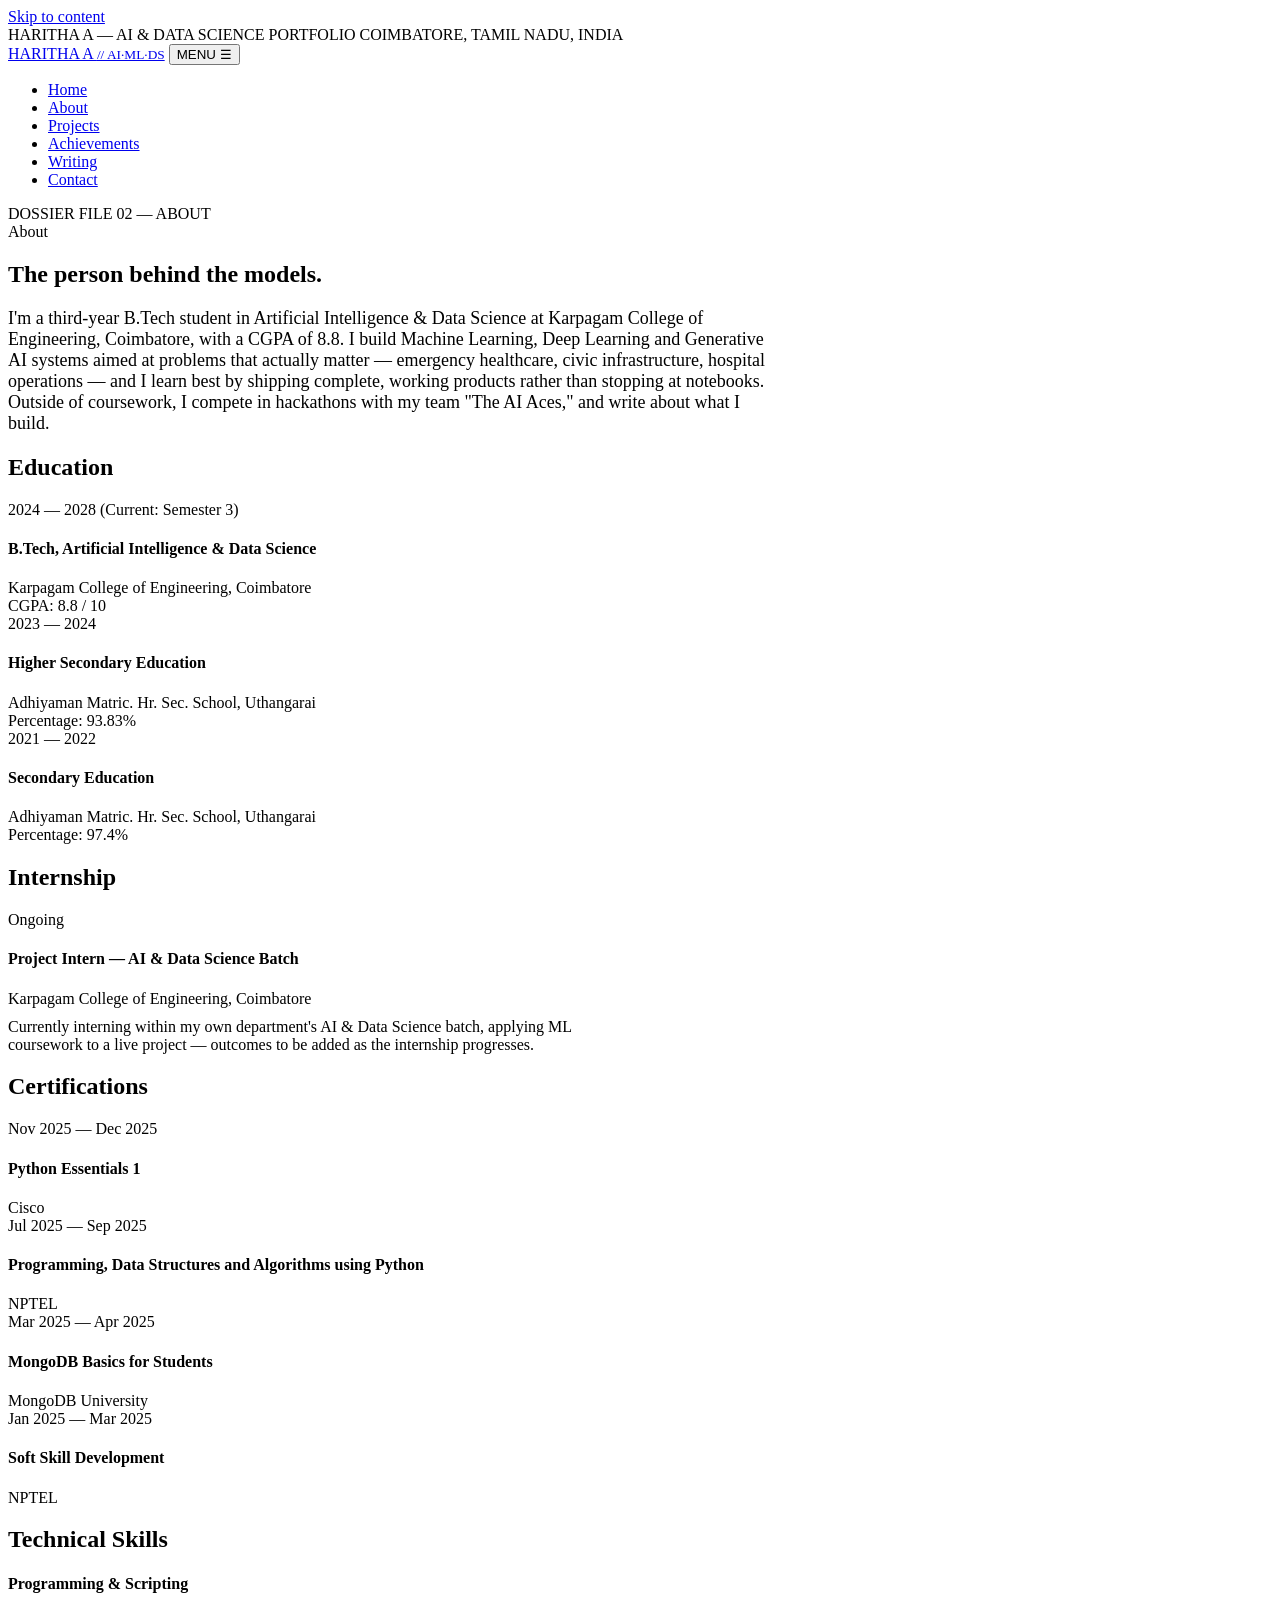
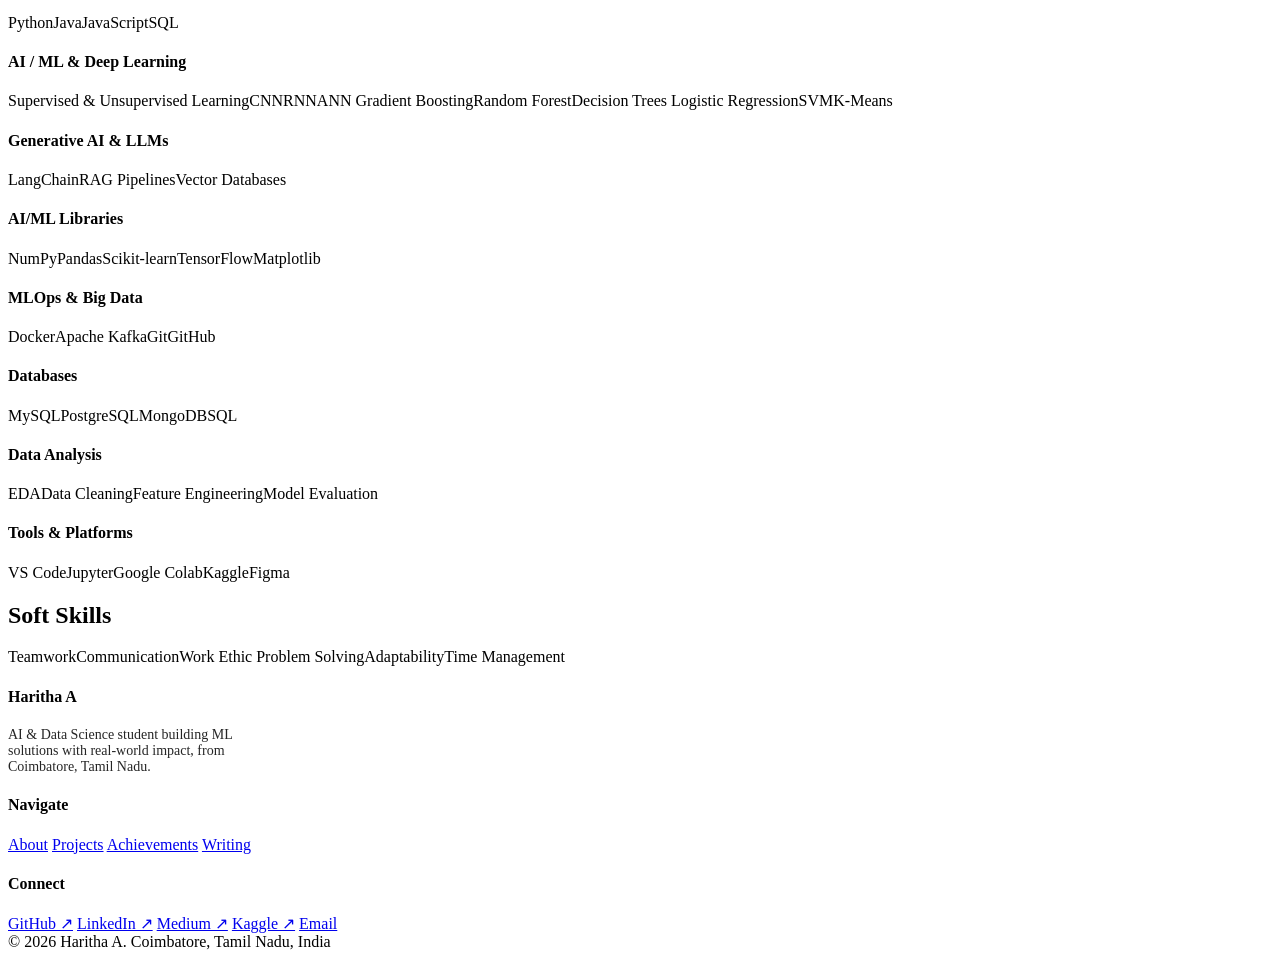
==== about.html @ 5a63f395 "Updated Html code" ====
<!DOCTYPE html>
<html lang="en">
<head>
<meta charset="UTF-8">
<meta name="viewport" content="width=device-width, initial-scale=1.0">
<title>About — Haritha A</title>
<link rel="preconnect" href="https://fonts.googleapis.com">
<link rel="preconnect" href="https://fonts.gstatic.com" crossorigin>
<link href="https://fonts.googleapis.com/css2?family=Source+Serif+4:wght@500;600;700&family=IBM+Plex+Sans:wght@400;500;600&family=IBM+Plex+Mono:wght@400;500;600&display=swap" rel="stylesheet">
<link rel="stylesheet" href="css/style.css">
</head>
<body>
<a href="#main" class="skip-link">Skip to content</a>

<div class="ribbon">
  <div class="wrap">
    <span>HARITHA A — <span class="ribbon-gold">AI &amp; DATA SCIENCE PORTFOLIO</span></span>
    <span>COIMBATORE, TAMIL NADU, INDIA</span>
  </div>
</div>
<header class="site-header">
  <div class="wrap nav-inner">
    <a href="index.html" class="brand">HARITHA A <small>// AI·ML·DS</small></a>
    <button class="nav-toggle" aria-label="Toggle navigation">MENU ☰</button>
    <nav class="main-nav">
      <ul>
        <li><a href="index.html">Home</a></li>
        <li><a href="about.html">About</a></li>
        <li><a href="projects.html">Projects</a></li>
        <li><a href="achievements.html">Achievements</a></li>
        <li><a href="writing.html">Writing</a></li>
        <li><a href="contact.html">Contact</a></li>
      </ul>
    </nav>
  </div>
</header>

<main id="main">

<div class="wrap dossier">
  <span>DOSSIER</span>
  <span class="tag-no">FILE 02 — ABOUT</span>
</div>

<section class="page-hero">
  <div class="wrap">
    <span class="eyebrow">About</span>
    <h1>The person behind the models.</h1>
    <p class="sub" style="max-width:760px; font-size:18px; margin-top:18px;">I'm a third-year B.Tech student in Artificial Intelligence &amp; Data Science at Karpagam College of Engineering, Coimbatore, with a CGPA of 8.8. I build Machine Learning, Deep Learning and Generative AI systems aimed at problems that actually matter — emergency healthcare, civic infrastructure, hospital operations — and I learn best by shipping complete, working products rather than stopping at notebooks. Outside of coursework, I compete in hackathons with my team "The AI Aces," and write about what I build.</p>
  </div>
</section>

<section class="alt">
  <div class="wrap">
    <div class="section-head"><h2>Education</h2></div>
    <div class="tline">
      <div class="titem">
        <div class="when">2024 — 2028 (Current: Semester 3)</div>
        <h4>B.Tech, Artificial Intelligence &amp; Data Science</h4>
        <div class="where">Karpagam College of Engineering, Coimbatore</div>
        <div class="meta">CGPA: 8.8 / 10</div>
      </div>
      <div class="titem">
        <div class="when">2023 — 2024</div>
        <h4>Higher Secondary Education</h4>
        <div class="where">Adhiyaman Matric. Hr. Sec. School, Uthangarai</div>
        <div class="meta">Percentage: 93.83%</div>
      </div>
      <div class="titem">
        <div class="when">2021 — 2022</div>
        <h4>Secondary Education</h4>
        <div class="where">Adhiyaman Matric. Hr. Sec. School, Uthangarai</div>
        <div class="meta">Percentage: 97.4%</div>
      </div>
    </div>
  </div>
</section>

<section>
  <div class="wrap">
    <div class="section-head"><h2>Internship</h2></div>
    <div class="tline">
      <div class="titem">
        <div class="when">Ongoing</div>
        <h4>Project Intern — AI &amp; Data Science Batch</h4>
        <div class="where">Karpagam College of Engineering, Coimbatore</div>
        <p style="margin-top:10px; max-width:620px;" class="muted">Currently interning within my own department's AI &amp; Data Science batch, applying ML coursework to a live project — outcomes to be added as the internship progresses.</p>
      </div>
    </div>
  </div>
</section>

<section class="alt">
  <div class="wrap">
    <div class="section-head"><h2>Certifications</h2></div>
    <div class="tline">
      <div class="titem">
        <div class="when">Nov 2025 — Dec 2025</div>
        <h4>Python Essentials 1</h4>
        <div class="where">Cisco</div>
      </div>
      <div class="titem">
        <div class="when">Jul 2025 — Sep 2025</div>
        <h4>Programming, Data Structures and Algorithms using Python</h4>
        <div class="where">NPTEL</div>
      </div>
      <div class="titem">
        <div class="when">Mar 2025 — Apr 2025</div>
        <h4>MongoDB Basics for Students</h4>
        <div class="where">MongoDB University</div>
      </div>
      <div class="titem">
        <div class="when">Jan 2025 — Mar 2025</div>
        <h4>Soft Skill Development</h4>
        <div class="where">NPTEL</div>
      </div>
    </div>
  </div>
</section>

<section>
  <div class="wrap">
    <div class="section-head"><h2>Technical Skills</h2></div>
    <div class="skill-grid">
      <div class="skill-group">
        <h4>Programming &amp; Scripting</h4>
        <div class="tag-row"><span class="tag">Python</span><span class="tag">Java</span><span class="tag">JavaScript</span><span class="tag">SQL</span></div>
      </div>
      <div class="skill-group">
        <h4>AI / ML &amp; Deep Learning</h4>
        <div class="tag-row">
          <span class="tag">Supervised &amp; Unsupervised Learning</span><span class="tag">CNN</span><span class="tag">RNN</span><span class="tag">ANN</span>
          <span class="tag">Gradient Boosting</span><span class="tag">Random Forest</span><span class="tag">Decision Trees</span>
          <span class="tag">Logistic Regression</span><span class="tag">SVM</span><span class="tag">K-Means</span>
        </div>
      </div>
      <div class="skill-group">
        <h4>Generative AI &amp; LLMs</h4>
        <div class="tag-row"><span class="tag">LangChain</span><span class="tag">RAG Pipelines</span><span class="tag">Vector Databases</span></div>
      </div>
      <div class="skill-group">
        <h4>AI/ML Libraries</h4>
        <div class="tag-row"><span class="tag">NumPy</span><span class="tag">Pandas</span><span class="tag">Scikit-learn</span><span class="tag">TensorFlow</span><span class="tag">Matplotlib</span></div>
      </div>
      <div class="skill-group">
        <h4>MLOps &amp; Big Data</h4>
        <div class="tag-row"><span class="tag">Docker</span><span class="tag">Apache Kafka</span><span class="tag">Git</span><span class="tag">GitHub</span></div>
      </div>
      <div class="skill-group">
        <h4>Databases</h4>
        <div class="tag-row"><span class="tag">MySQL</span><span class="tag">PostgreSQL</span><span class="tag">MongoDB</span><span class="tag">SQL</span></div>
      </div>
      <div class="skill-group">
        <h4>Data Analysis</h4>
        <div class="tag-row"><span class="tag">EDA</span><span class="tag">Data Cleaning</span><span class="tag">Feature Engineering</span><span class="tag">Model Evaluation</span></div>
      </div>
      <div class="skill-group">
        <h4>Tools &amp; Platforms</h4>
        <div class="tag-row"><span class="tag">VS Code</span><span class="tag">Jupyter</span><span class="tag">Google Colab</span><span class="tag">Kaggle</span><span class="tag">Figma</span></div>
      </div>
    </div>
  </div>
</section>

<section class="alt">
  <div class="wrap">
    <div class="section-head"><h2>Soft Skills</h2></div>
    <div class="tag-row">
      <span class="tag">Teamwork</span><span class="tag">Communication</span><span class="tag">Work Ethic</span>
      <span class="tag">Problem Solving</span><span class="tag">Adaptability</span><span class="tag">Time Management</span>
    </div>
  </div>
</section>

</main>

<footer class="site-footer">
  <div class="wrap">
    <div class="fcol">
      <h4>Haritha A</h4>
      <p style="max-width:260px; opacity:.85; font-size:14px;">AI &amp; Data Science student building ML solutions with real-world impact, from Coimbatore, Tamil Nadu.</p>
    </div>
    <div class="fcol">
      <h4>Navigate</h4>
      <div class="flinks">
        <a href="about.html">About</a>
        <a href="projects.html">Projects</a>
        <a href="achievements.html">Achievements</a>
        <a href="writing.html">Writing</a>
      </div>
    </div>
    <div class="fcol">
      <h4>Connect</h4>
      <div class="flinks">
        <a href="https://github.com/harithaanbu-star" target="_blank" rel="noopener">GitHub ↗</a>
        <a href="https://www.linkedin.com/in/haritha--anbu/" target="_blank" rel="noopener">LinkedIn ↗</a>
        <a href="https://medium.com/@harithaanbu208" target="_blank" rel="noopener">Medium ↗</a>
        <a href="https://www.kaggle.com/harithaanbu" target="_blank" rel="noopener">Kaggle ↗</a>
        <a href="mailto:harithaanbu34@gmail.com">Email</a>
      </div>
    </div>
  </div>
  <div class="wrap footer-bottom">
    <span>© 2026 Haritha A.</span>
    <span>Coimbatore, Tamil Nadu, India</span>
  </div>
</footer>
<script src="js/script.js"></script>
</body>
</html>
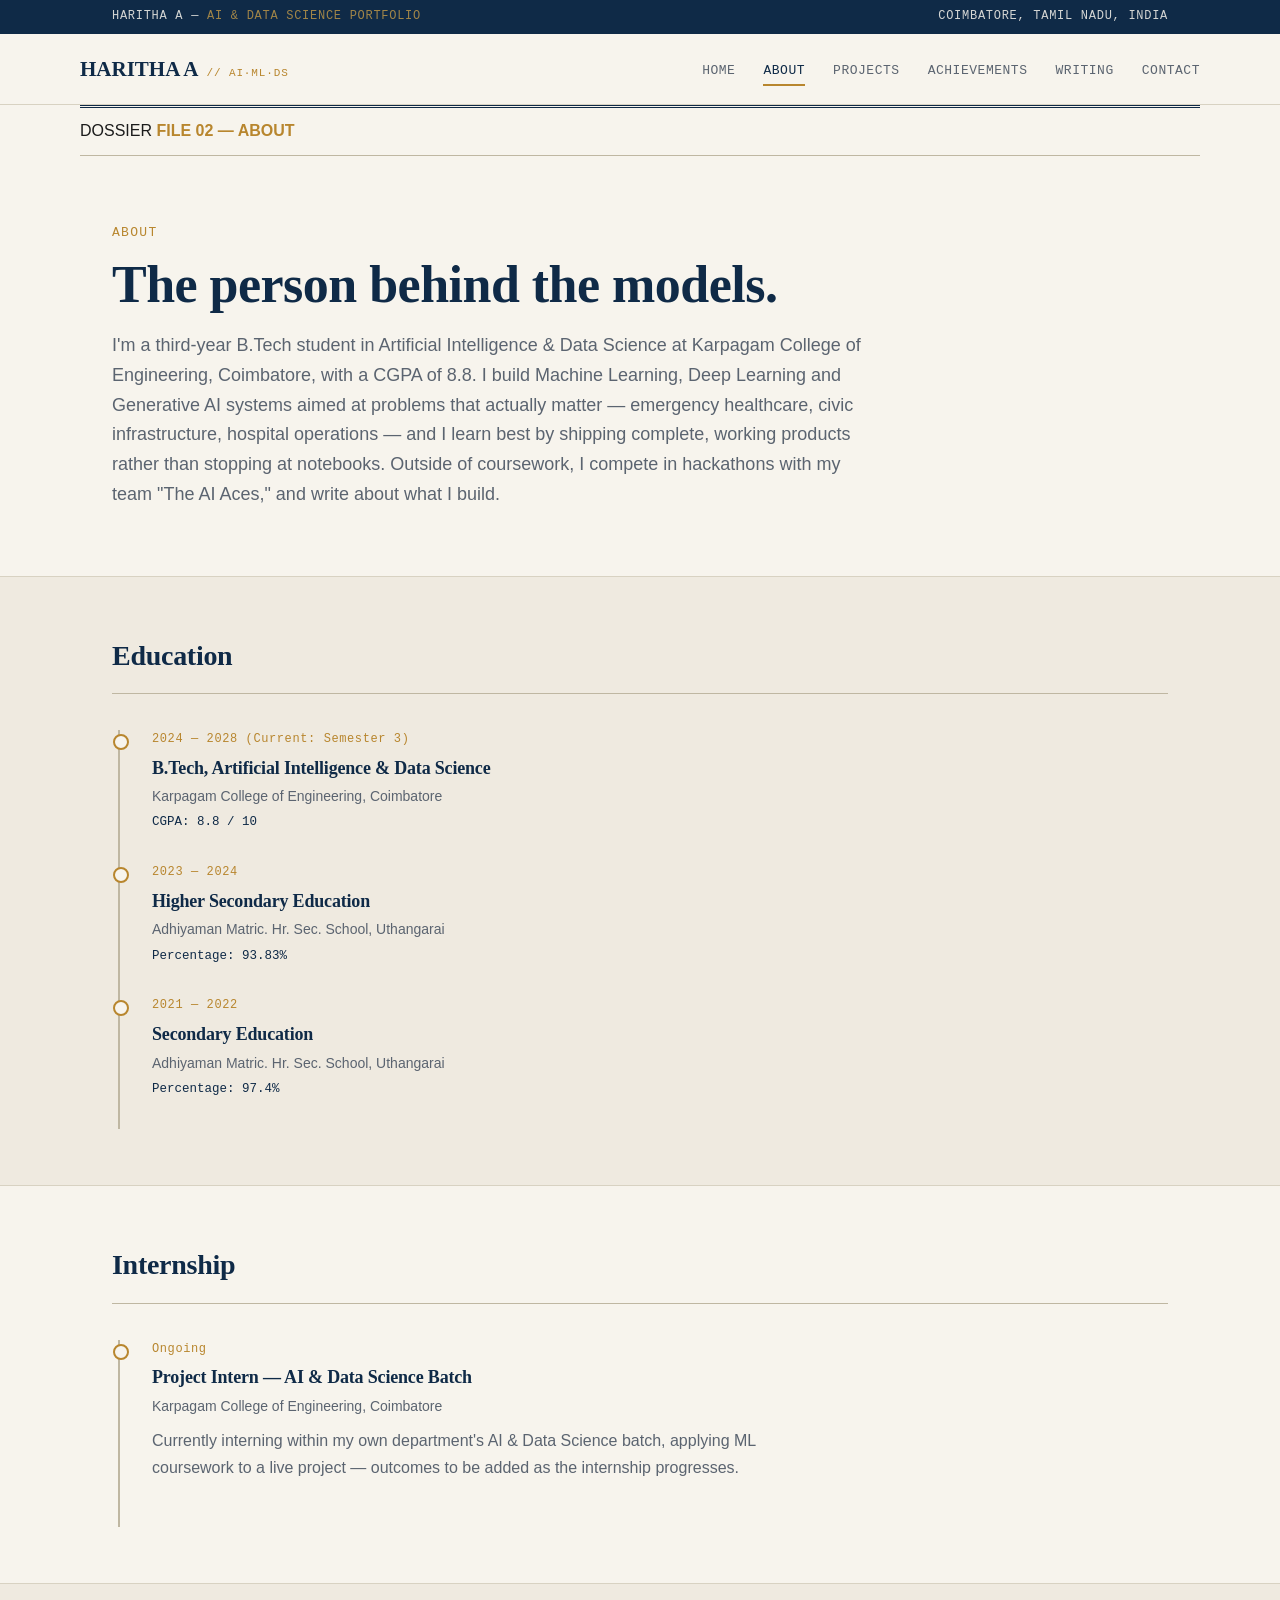
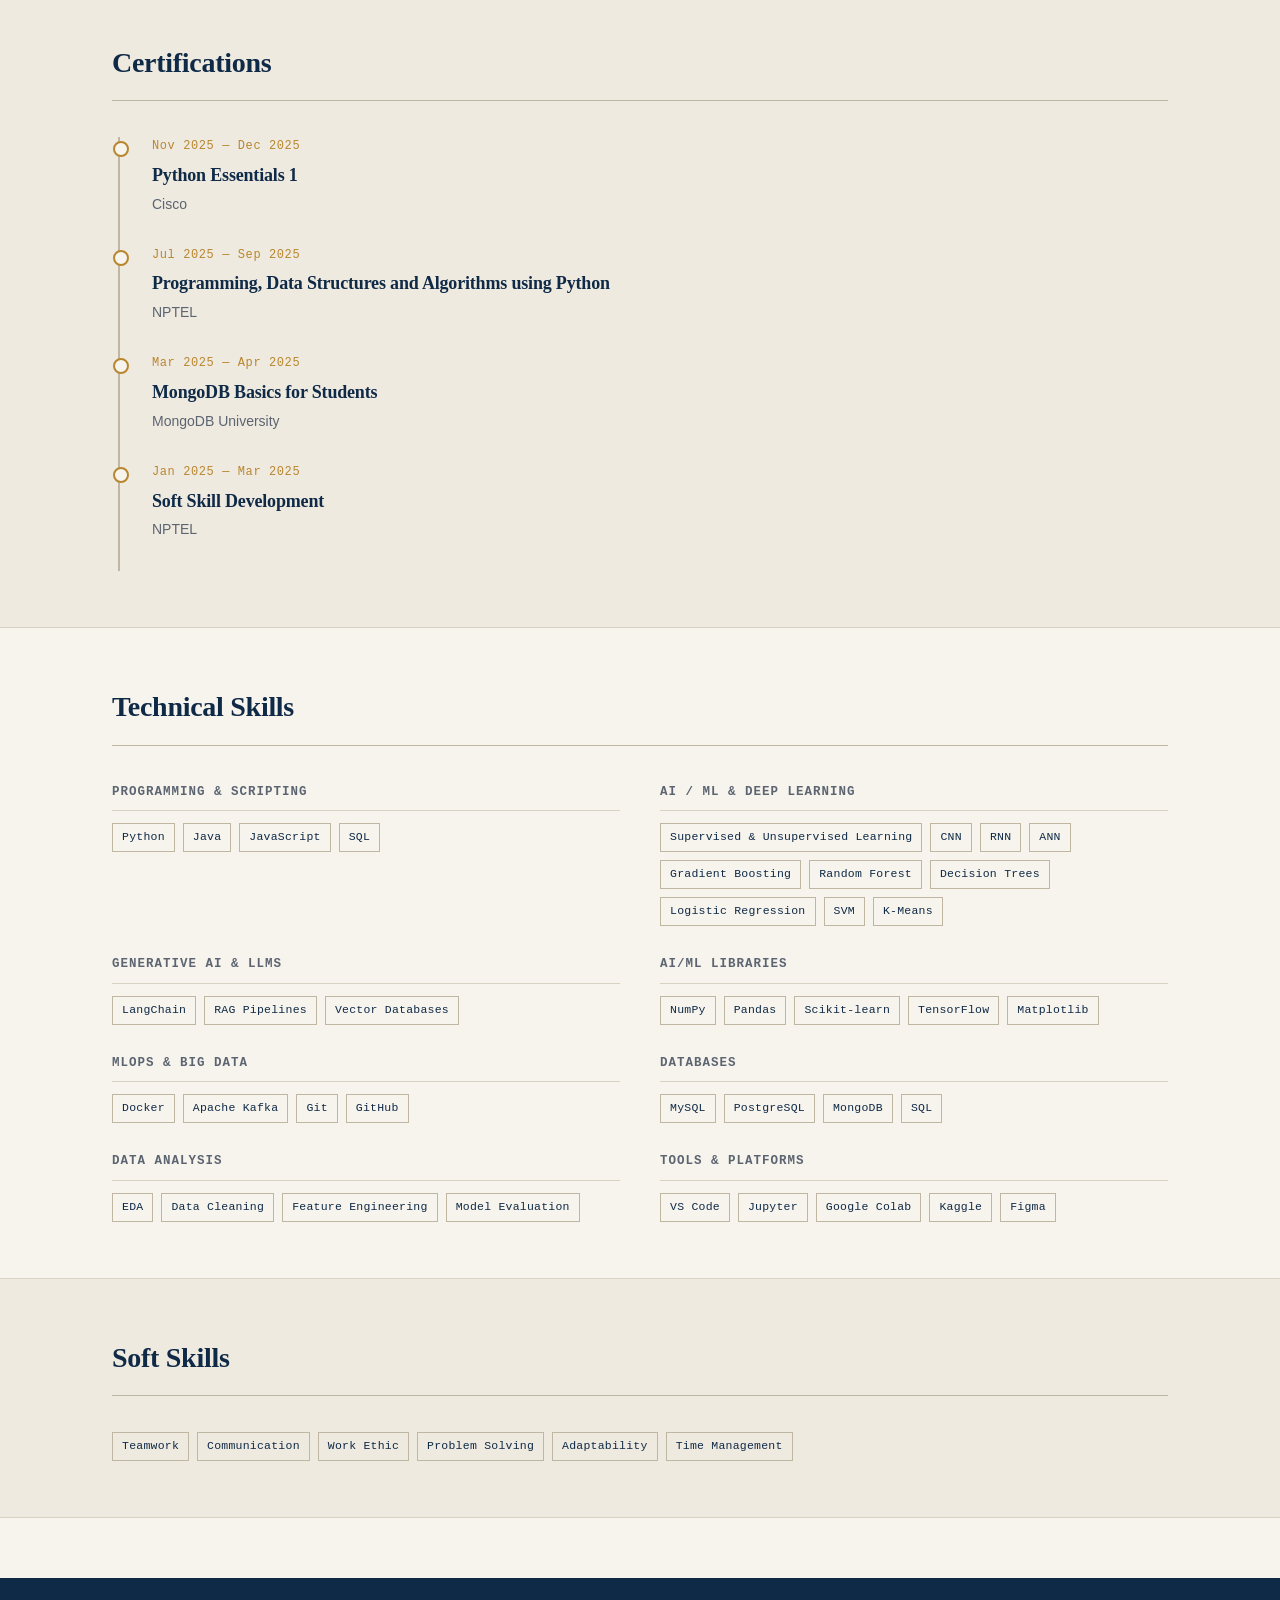
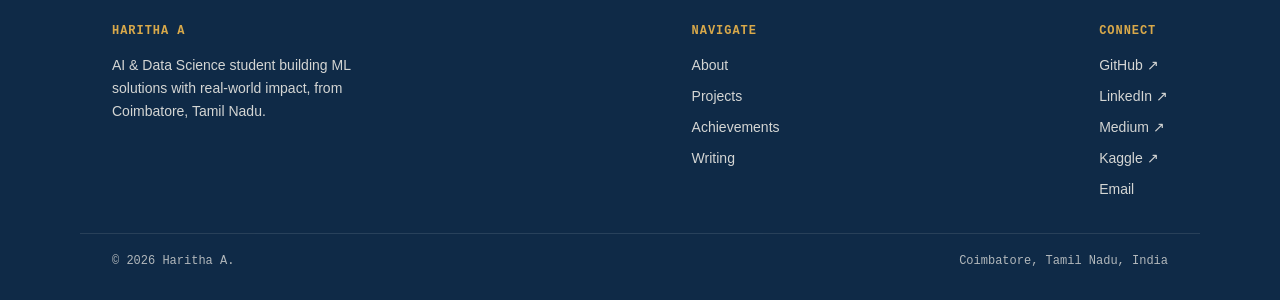
==== commit 73649069: "Updated Portfolio" ====
--- a/about.html
+++ b/about.html
@@ -207,4 +207,4 @@
 </footer>
 <script src="js/script.js"></script>
 </body>
-</html>+</html>
--- a/css/style.css
+++ b/css/style.css
@@ -0,0 +1,392 @@
+/* ===========================================================
+   HARITHA A — PORTFOLIO
+   Design system: "Professional Dossier"
+   Navy + warm paper, serif headings, mono data-tags
+   =========================================================== */
+
+:root{
+  --navy: #0F2A47;
+  --navy-2: #173A60;
+  --paper: #F7F4ED;
+  --paper-2: #EFEAE0;
+  --ink: #1B1B1B;
+  --slate: #5B6470;
+  --slate-light: #8B93A0;
+  --gold: #B8862E;
+  --gold-light: #D9A94A;
+  --line: #D8D2C2;
+  --line-strong: #BFB7A2;
+  --white: #FFFFFF;
+
+  --serif: "Source Serif 4", Georgia, serif;
+  --sans: "IBM Plex Sans", -apple-system, Segoe UI, sans-serif;
+  --mono: "IBM Plex Mono", "Courier New", monospace;
+
+  --maxw: 1120px;
+}
+
+*{ box-sizing: border-box; }
+html{ scroll-behavior: smooth; }
+
+body{
+  margin:0;
+  background: var(--paper);
+  color: var(--ink);
+  font-family: var(--sans);
+  font-size: 16px;
+  line-height: 1.65;
+  -webkit-font-smoothing: antialiased;
+}
+
+img{ max-width:100%; display:block; }
+
+a{ color: inherit; text-decoration: none; }
+
+h1,h2,h3,h4{
+  font-family: var(--serif);
+  font-weight: 600;
+  color: var(--navy);
+  margin: 0;
+  letter-spacing: -0.01em;
+}
+
+p{ margin: 0 0 1em 0; }
+
+.wrap{
+  max-width: var(--maxw);
+  margin: 0 auto;
+  padding: 0 32px;
+}
+
+/* ---------- skip link / focus ---------- */
+.skip-link{
+  position:absolute; left:-999px; top:0;
+  background: var(--navy); color:#fff; padding:8px 14px;
+  font-family: var(--mono); font-size: 13px; z-index: 999;
+}
+.skip-link:focus{ left: 12px; top: 12px; }
+
+a:focus-visible, button:focus-visible, input:focus-visible, textarea:focus-visible{
+  outline: 2px solid var(--gold);
+  outline-offset: 3px;
+}
+
+@media (prefers-reduced-motion: reduce){
+  *{ animation-duration: 0.001ms !important; transition-duration: 0.001ms !important; }
+}
+
+/* ---------- top ribbon ---------- */
+.ribbon{
+  background: var(--navy);
+  color: var(--paper);
+  font-family: var(--mono);
+  font-size: 12px;
+  letter-spacing: 0.06em;
+  padding: 7px 0;
+}
+.ribbon .wrap{
+  display:flex; justify-content: space-between; align-items:center;
+  flex-wrap: wrap; gap: 6px;
+}
+.ribbon span{ opacity: 0.85; }
+.ribbon .ribbon-gold{ color: var(--gold-light); }
+
+/* ---------- nav ---------- */
+header.site-header{
+  background: var(--paper);
+  border-bottom: 1px solid var(--line);
+  position: sticky; top: 0; z-index: 100;
+}
+.nav-inner{
+  display:flex; align-items:center; justify-content: space-between;
+  padding: 18px 0;
+}
+.brand{
+  font-family: var(--serif);
+  font-size: 21px;
+  font-weight: 700;
+  color: var(--navy);
+  display:flex; align-items:baseline; gap: 8px;
+}
+.brand small{
+  font-family: var(--mono);
+  font-size: 11px;
+  font-weight: 400;
+  color: var(--gold);
+  letter-spacing: 0.08em;
+}
+nav.main-nav ul{
+  display:flex; gap: 28px; list-style:none; margin:0; padding:0;
+}
+nav.main-nav a{
+  font-family: var(--mono);
+  font-size: 13px;
+  letter-spacing: 0.04em;
+  color: var(--slate);
+  text-transform: uppercase;
+  padding: 6px 0;
+  border-bottom: 2px solid transparent;
+  transition: color .15s, border-color .15s;
+}
+nav.main-nav a:hover, nav.main-nav a.active{
+  color: var(--navy);
+  border-bottom-color: var(--gold);
+}
+.nav-toggle{
+  display:none;
+  background:none; border: 1px solid var(--line-strong);
+  font-family: var(--mono); font-size: 12px;
+  padding: 8px 12px; cursor:pointer; color: var(--navy);
+}
+
+@media (max-width: 760px){
+  nav.main-nav{
+    display:none;
+    position:absolute; left:0; right:0; top:100%;
+    background: var(--paper); border-bottom:1px solid var(--line);
+    padding: 12px 0;
+  }
+  nav.main-nav.open{ display:block; }
+  nav.main-nav ul{ flex-direction:column; gap:0; padding: 0 32px; }
+  nav.main-nav a{ display:block; padding: 12px 0; border-bottom:1px solid var(--line); }
+  .nav-toggle{ display:block; }
+}
+
+/* ---------- page header / "dossier tag" signature ---------- */
+.dossier{
+  border-top: 3px double var(--navy);
+  border-bottom: 1px solid var(--line-strong);
+  padding: 10px 0;
+  margin-bottom: 10px;
+}
+.dossier .wrap{
+  display:flex; justify-content: space-between; align-items:center;
+  font-family: var(--mono); font-size: 12px; letter-spacing: 0.08em;
+  color: var(--slate);
+}
+.dossier .tag-no{ color: var(--gold); font-weight: 600; }
+
+.page-hero{
+  padding: 56px 0 48px;
+}
+.page-hero .eyebrow{
+  font-family: var(--mono); font-size: 13px; letter-spacing: 0.1em;
+  color: var(--gold); text-transform: uppercase; margin-bottom: 14px;
+  display:block;
+}
+.page-hero h1{
+  font-size: clamp(34px, 5vw, 52px);
+  line-height: 1.08;
+  max-width: 820px;
+}
+.page-hero .sub{
+  font-size: 18px; color: var(--slate); max-width: 640px; margin-top: 16px;
+}
+
+/* ---------- dot-grid hero texture (data/scatter motif) ---------- */
+.dotfield{
+  position: relative;
+  overflow: hidden;
+}
+.dotfield::before{
+  content:"";
+  position:absolute; inset:0;
+  background-image: radial-gradient(var(--navy) 1px, transparent 1.4px);
+  background-size: 22px 22px;
+  opacity: 0.07;
+  pointer-events:none;
+}
+
+/* ---------- buttons ---------- */
+.btn{
+  display:inline-flex; align-items:center; gap:8px;
+  font-family: var(--mono); font-size: 13px; letter-spacing: 0.03em;
+  padding: 12px 22px;
+  border: 1px solid var(--navy);
+  color: var(--navy);
+  background: transparent;
+  cursor:pointer;
+  transition: background .15s, color .15s;
+}
+.btn:hover{ background: var(--navy); color: var(--paper); }
+.btn.primary{
+  background: var(--navy); color: var(--paper);
+}
+.btn.primary:hover{ background: var(--navy-2); }
+.btn.gold{
+  border-color: var(--gold); color: var(--gold);
+}
+.btn.gold:hover{ background: var(--gold); color: var(--white); }
+.btn-row{ display:flex; gap:14px; flex-wrap:wrap; margin-top: 28px; }
+
+/* ---------- sections ---------- */
+section{ padding: 56px 0; }
+section.alt{ background: var(--paper-2); border-top:1px solid var(--line); border-bottom:1px solid var(--line); }
+
+.section-head{
+  display:flex; justify-content: space-between; align-items: baseline;
+  border-bottom: 1px solid var(--line-strong);
+  padding-bottom: 14px; margin-bottom: 36px;
+  flex-wrap: wrap; gap: 10px;
+}
+.section-head h2{ font-size: 28px; }
+.section-head .count{
+  font-family: var(--mono); font-size: 13px; color: var(--slate-light);
+}
+
+/* ---------- hero (home) ---------- */
+.hero-grid{
+  display:grid; grid-template-columns: 1.3fr 0.9fr; gap: 56px; align-items:center;
+}
+@media (max-width: 820px){ .hero-grid{ grid-template-columns: 1fr; } }
+
+.hero-photo-frame{
+  border: 1px solid var(--line-strong);
+  padding: 14px;
+  background: var(--white);
+  position: relative;
+}
+.hero-photo-frame::after{
+  content: "FILE 01 — PROFILE";
+  position:absolute; bottom: -13px; right: 18px;
+  background: var(--paper);
+  font-family: var(--mono); font-size: 10px; letter-spacing: 0.08em;
+  color: var(--slate-light); padding: 0 6px;
+}
+.hero-photo-frame img{ filter: grayscale(8%) contrast(1.02); }
+
+.kicker-list{ list-style:none; padding:0; margin: 28px 0 0; font-family: var(--mono); font-size: 13px; color: var(--slate); }
+.kicker-list li{ padding: 6px 0; border-bottom: 1px dashed var(--line); display:flex; justify-content:space-between; }
+.kicker-list span:last-child{ color: var(--navy); }
+
+/* ---------- stat strip ---------- */
+.stat-strip{
+  display:grid; grid-template-columns: repeat(4,1fr); border: 1px solid var(--line-strong);
+}
+.stat-strip div{
+  padding: 26px 20px; border-right: 1px solid var(--line-strong); text-align:center;
+}
+.stat-strip div:last-child{ border-right:none; }
+.stat-strip .num{ font-family: var(--mono); font-size: 30px; color: var(--navy); font-weight:600; }
+.stat-strip .lab{ font-family: var(--mono); font-size: 11px; color: var(--slate); letter-spacing: 0.05em; margin-top:4px; }
+@media (max-width: 700px){
+  .stat-strip{ grid-template-columns: repeat(2,1fr); }
+  .stat-strip div{ border-bottom:1px solid var(--line-strong); }
+}
+
+/* ---------- cards: projects ---------- */
+.proj-card{
+  display:grid; grid-template-columns: 90px 1fr; gap: 28px;
+  padding: 32px 0; border-bottom: 1px solid var(--line);
+}
+.proj-card:first-child{ padding-top: 0; }
+.proj-idx{ font-family: var(--mono); font-size: 34px; color: var(--line-strong); font-weight:600; }
+.proj-body h3{ font-size: 23px; margin-bottom: 6px; }
+.proj-tagline{ color: var(--gold); font-family: var(--mono); font-size: 13px; margin-bottom: 12px; display:block; }
+.proj-desc{ color: var(--ink); max-width: 720px; }
+.tag-row{ display:flex; gap:8px; flex-wrap:wrap; margin-top: 14px; }
+.tag{
+  font-family: var(--mono); font-size: 11.5px; color: var(--navy);
+  border: 1px solid var(--line-strong); padding: 4px 9px; letter-spacing: 0.02em;
+}
+.proj-links{ margin-top:14px; display:flex; gap:18px; }
+.proj-links a{ font-family: var(--mono); font-size:12.5px; color: var(--navy); border-bottom: 1px solid var(--gold); }
+@media (max-width:600px){ .proj-card{ grid-template-columns: 1fr; gap:8px; } }
+
+/* mini-project grid */
+.mini-grid{
+  display:grid; grid-template-columns: repeat(3, 1fr); gap: 1px;
+  background: var(--line-strong); border: 1px solid var(--line-strong);
+}
+.mini-card{ background: var(--paper); padding: 24px; }
+.mini-card h4{ font-size: 16px; margin-bottom:8px; }
+.mini-card p{ font-size: 14px; color: var(--slate); margin-bottom: 10px; }
+.mini-card .tag{ font-size: 10.5px; }
+@media (max-width: 820px){ .mini-grid{ grid-template-columns: repeat(2,1fr); } }
+@media (max-width: 560px){ .mini-grid{ grid-template-columns: 1fr; } }
+
+/* ---------- timeline (education / certs / achievements) ---------- */
+.tline{ border-left: 2px solid var(--line-strong); margin-left: 6px; }
+.titem{ position: relative; padding: 0 0 30px 32px; }
+.titem::before{
+  content:""; position:absolute; left:-7px; top:4px;
+  width:12px; height:12px; border-radius:50%;
+  background: var(--paper); border: 2px solid var(--gold);
+}
+.titem .when{ font-family: var(--mono); font-size: 12px; color: var(--gold); letter-spacing:.05em; }
+.titem h4{ font-size: 18px; margin: 4px 0 2px; }
+.titem .where{ color: var(--slate); font-size: 14px; }
+.titem .meta{ font-family: var(--mono); font-size: 12.5px; color: var(--navy); margin-top:4px; }
+
+/* ---------- skills ---------- */
+.skill-grid{ display:grid; grid-template-columns: repeat(2,1fr); gap: 28px 40px; }
+@media (max-width:700px){ .skill-grid{ grid-template-columns:1fr; } }
+.skill-group h4{
+  font-family: var(--mono); font-size: 12.5px; letter-spacing:0.08em; color: var(--slate);
+  text-transform: uppercase; margin-bottom: 12px; border-bottom: 1px solid var(--line); padding-bottom:8px;
+}
+.skill-group .tag-row{ margin-top: 0; }
+
+/* ---------- gallery (achievements photos) ---------- */
+.gallery{
+  display:grid; grid-template-columns: repeat(3,1fr); gap: 16px;
+}
+@media (max-width:700px){ .gallery{ grid-template-columns: repeat(2,1fr); } }
+.gallery .slot{
+  aspect-ratio: 4/3; border: 1px dashed var(--line-strong);
+  display:flex; align-items:center; justify-content:center;
+  font-family: var(--mono); font-size: 12px; color: var(--slate-light); text-align:center;
+  padding: 16px; background: var(--paper-2);
+}
+
+/* ---------- writing / article card ---------- */
+.article-card{
+  border: 1px solid var(--line-strong); padding: 32px; background: var(--white);
+  display:grid; grid-template-columns: 1fr; gap: 16px;
+}
+.article-card .plat{
+  font-family: var(--mono); font-size: 11.5px; color: var(--gold); letter-spacing: 0.08em; text-transform: uppercase;
+}
+.article-card h3{ font-size: 24px; }
+.article-stats{ display:flex; gap:18px; font-family: var(--mono); font-size: 12px; color: var(--slate); }
+
+/* ---------- contact ---------- */
+.contact-grid{ display:grid; grid-template-columns: 1fr 1fr; gap: 48px; }
+@media (max-width: 820px){ .contact-grid{ grid-template-columns: 1fr; } }
+.contact-list{ list-style:none; margin:0; padding:0; }
+.contact-list li{ padding: 16px 0; border-bottom: 1px solid var(--line); display:flex; justify-content: space-between; align-items:center; }
+.contact-list .clab{ font-family: var(--mono); font-size: 12px; color: var(--slate); text-transform:uppercase; letter-spacing:.05em; }
+.contact-list a, .contact-list span.val{ font-size: 15px; color: var(--navy); }
+
+form.cform{ display:flex; flex-direction:column; gap: 16px; }
+form.cform label{ font-family: var(--mono); font-size: 12px; color: var(--slate); text-transform:uppercase; letter-spacing:.05em; }
+form.cform input, form.cform textarea{
+  font-family: var(--sans); font-size: 15px; padding: 12px 14px;
+  border: 1px solid var(--line-strong); background: var(--white); color: var(--ink);
+}
+form.cform input:focus, form.cform textarea:focus{ outline: 2px solid var(--gold); }
+
+/* ---------- footer ---------- */
+footer.site-footer{
+  background: var(--navy); color: var(--paper); padding: 44px 0 28px; margin-top: 60px;
+}
+footer.site-footer .wrap{
+  display:flex; justify-content: space-between; flex-wrap:wrap; gap: 20px;
+}
+footer.site-footer .fcol h4{
+  font-family: var(--mono); font-size: 12px; letter-spacing:.08em; color: var(--gold-light);
+  text-transform: uppercase; margin-bottom: 12px;
+}
+footer.site-footer a{ color: var(--paper); opacity: .85; }
+footer.site-footer a:hover{ opacity: 1; text-decoration: underline; }
+footer.site-footer .flinks{ display:flex; flex-direction:column; gap:8px; font-size: 14px; }
+.footer-bottom{
+  border-top: 1px solid rgba(255,255,255,0.15); margin-top: 32px; padding-top: 18px;
+  font-family: var(--mono); font-size: 12px; opacity:.7;
+  display:flex; justify-content:space-between; flex-wrap:wrap; gap:10px;
+}
+
+/* ---------- utility ---------- */
+.muted{ color: var(--slate); }
+.center{ text-align:center; }
+.mt0{ margin-top:0; }
